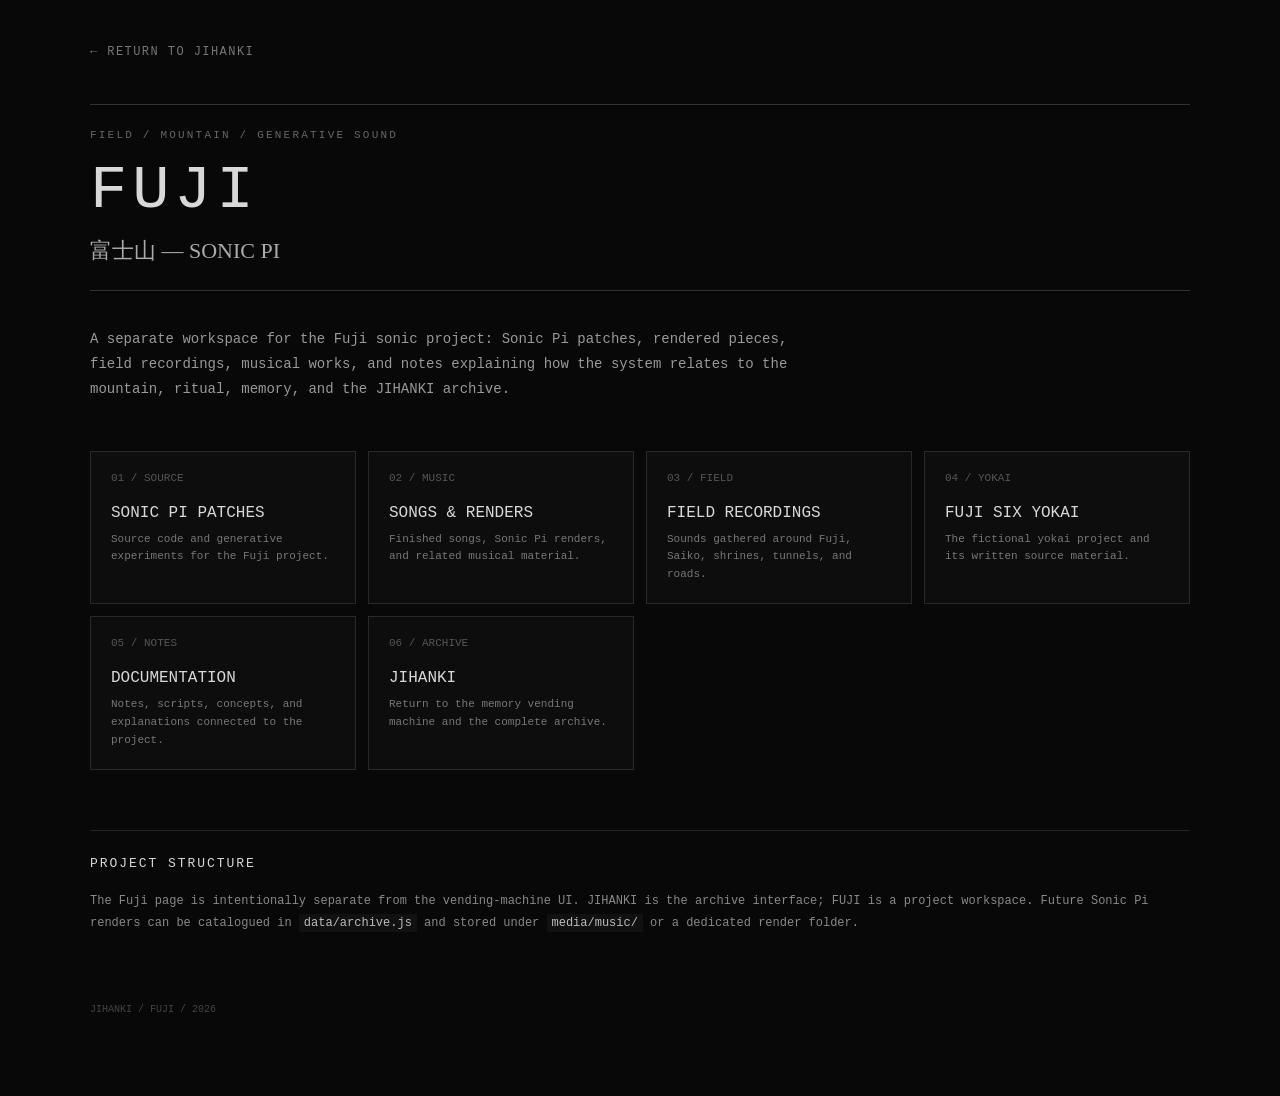
==== fuji/index.html @ e455f103 "Add Fuji Sonic Pi project page" ====
<!DOCTYPE html>
<html lang="en">
<head>
    <meta charset="UTF-8">
    <meta name="viewport" content="width=device-width, initial-scale=1.0, viewport-fit=cover">
    <title>FUJI — SONIC PI PROJECT</title>
    <style>
        * { box-sizing: border-box; }
        html, body { margin: 0; min-height: 100%; }
        body {
            background: #080808;
            color: #d8d8d8;
            font-family: "Courier New", monospace;
        }
        a { color: inherit; }
        .page {
            width: min(1100px, calc(100% - 32px));
            margin: 0 auto;
            padding: 42px 0 80px;
        }
        .back {
            display: inline-block;
            margin-bottom: 45px;
            color: #777;
            text-decoration: none;
            font-size: 12px;
            letter-spacing: .12em;
        }
        .back:hover { color: #fff; }
        header {
            border-top: 1px solid #333;
            border-bottom: 1px solid #333;
            padding: 24px 0;
            margin-bottom: 36px;
        }
        .kicker {
            color: #666;
            font-size: 11px;
            letter-spacing: .2em;
            margin-bottom: 14px;
        }
        h1 {
            margin: 0;
            font-size: clamp(28px, 7vw, 62px);
            font-weight: 400;
            letter-spacing: .08em;
        }
        .jp {
            margin-top: 10px;
            font-family: serif;
            font-size: 22px;
            color: #aaa;
        }
        .intro {
            max-width: 720px;
            color: #999;
            line-height: 1.8;
            font-size: 14px;
            margin-bottom: 48px;
        }
        .grid {
            display: grid;
            grid-template-columns: repeat(auto-fit, minmax(230px, 1fr));
            gap: 12px;
        }
        .card {
            min-height: 150px;
            padding: 20px;
            border: 1px solid #292929;
            background: #0d0d0d;
            text-decoration: none;
            transition: border-color .15s, background .15s;
        }
        .card:hover {
            border-color: #666;
            background: #121212;
        }
        .num { color: #555; font-size: 11px; }
        .card h2 {
            margin: 20px 0 9px;
            font-size: 16px;
            font-weight: 400;
        }
        .card p {
            margin: 0;
            color: #777;
            font-size: 11px;
            line-height: 1.6;
        }
        section {
            margin-top: 60px;
            padding-top: 25px;
            border-top: 1px solid #252525;
        }
        h3 {
            margin: 0 0 20px;
            font-size: 13px;
            font-weight: 400;
            letter-spacing: .15em;
        }
        .note {
            color: #888;
            font-size: 12px;
            line-height: 1.8;
        }
        code {
            color: #bbb;
            background: #111;
            padding: 2px 5px;
        }
        footer {
            margin-top: 70px;
            color: #444;
            font-size: 10px;
        }
        @media (max-width: 600px) {
            .page { width: min(100% - 22px, 1100px); padding-top: 25px; }
            .grid { grid-template-columns: 1fr 1fr; }
        }
        @media (max-width: 390px) {
            .grid { grid-template-columns: 1fr; }
        }
    </style>
</head>
<body>
<div class="page">
    <a class="back" href="../">← RETURN TO JIHANKI</a>

    <header>
        <div class="kicker">FIELD / MOUNTAIN / GENERATIVE SOUND</div>
        <h1>FUJI</h1>
        <div class="jp">富士山 — SONIC PI</div>
    </header>

    <p class="intro">
        A separate workspace for the Fuji sonic project: Sonic Pi patches,
        rendered pieces, field recordings, musical works, and notes explaining
        how the system relates to the mountain, ritual, memory, and the JIHANKI archive.
    </p>

    <div class="grid">
        <a class="card" href="../sonicpi/fuji/">
            <div class="num">01 / SOURCE</div>
            <h2>SONIC PI PATCHES</h2>
            <p>Source code and generative experiments for the Fuji project.</p>
        </a>

        <a class="card" href="../media/music/">
            <div class="num">02 / MUSIC</div>
            <h2>SONGS &amp; RENDERS</h2>
            <p>Finished songs, Sonic Pi renders, and related musical material.</p>
        </a>

        <a class="card" href="../media/sound/">
            <div class="num">03 / FIELD</div>
            <h2>FIELD RECORDINGS</h2>
            <p>Sounds gathered around Fuji, Saiko, shrines, tunnels, and roads.</p>
        </a>

        <a class="card" href="../documents/yokai/fuji-six-yokai.md">
            <div class="num">04 / YOKAI</div>
            <h2>FUJI SIX YOKAI</h2>
            <p>The fictional yokai project and its written source material.</p>
        </a>

        <a class="card" href="../documents/">
            <div class="num">05 / NOTES</div>
            <h2>DOCUMENTATION</h2>
            <p>Notes, scripts, concepts, and explanations connected to the project.</p>
        </a>

        <a class="card" href="../">
            <div class="num">06 / ARCHIVE</div>
            <h2>JIHANKI</h2>
            <p>Return to the memory vending machine and the complete archive.</p>
        </a>
    </div>

    <section>
        <h3>PROJECT STRUCTURE</h3>
        <div class="note">
            The Fuji page is intentionally separate from the vending-machine UI.
            JIHANKI is the archive interface; FUJI is a project workspace.
            Future Sonic Pi renders can be catalogued in <code>data/archive.js</code>
            and stored under <code>media/music/</code> or a dedicated render folder.
        </div>
    </section>

    <footer>
        JIHANKI / FUJI / 2026
    </footer>
</div>
</body>
</html>
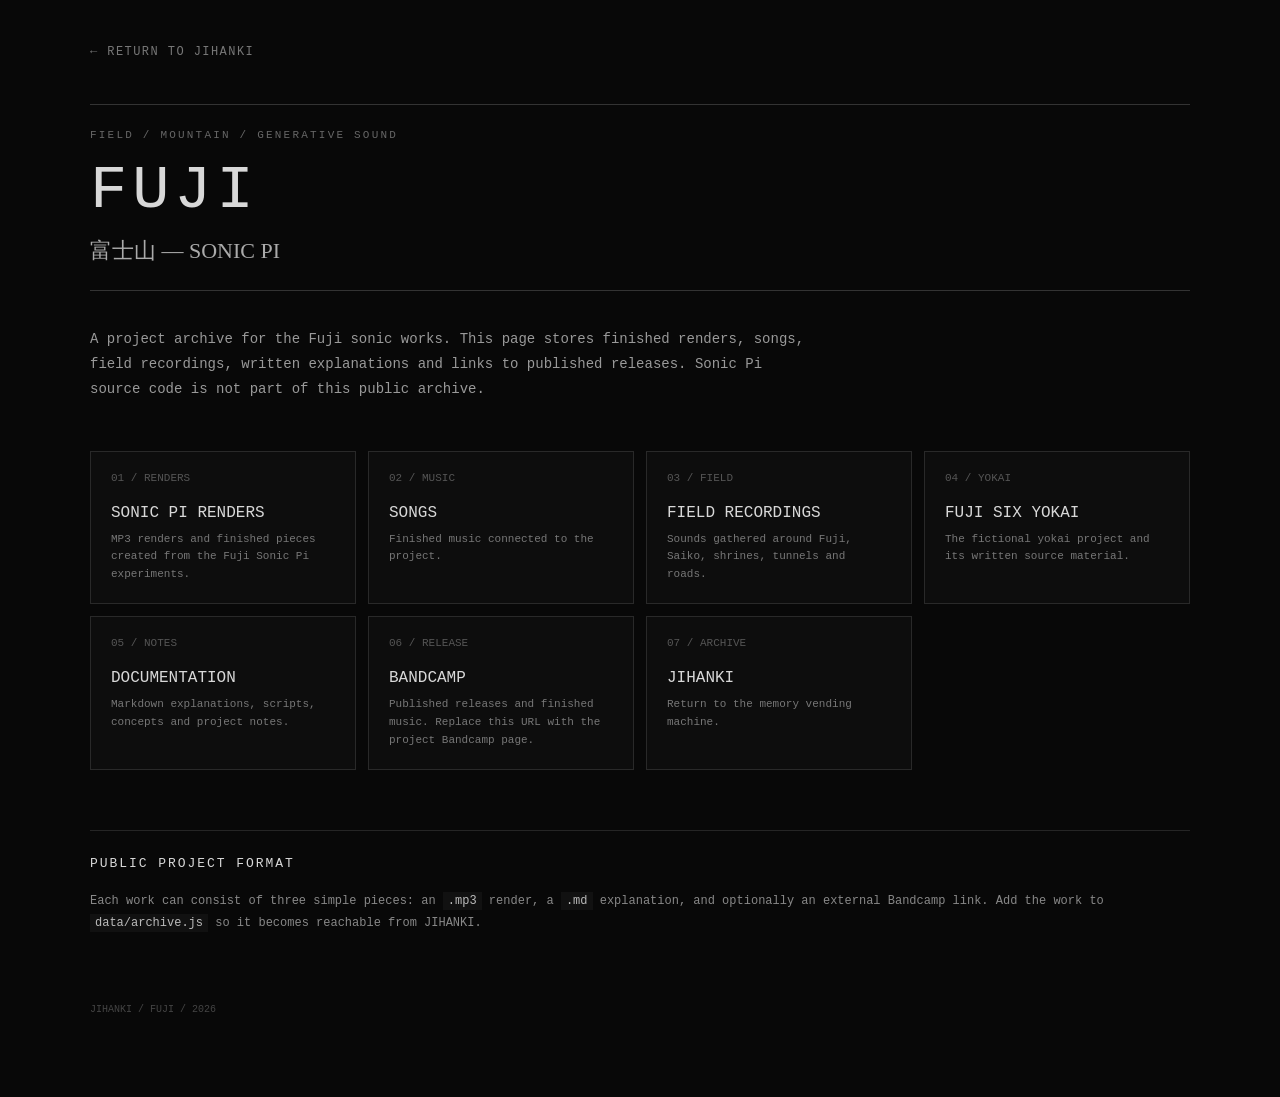
==== commit ebb61021: "Make Fuji page a render and documentation project hub" ====
--- a/fuji/index.html
+++ b/fuji/index.html
@@ -7,125 +7,34 @@
     <style>
         * { box-sizing: border-box; }
         html, body { margin: 0; min-height: 100%; }
-        body {
-            background: #080808;
-            color: #d8d8d8;
-            font-family: "Courier New", monospace;
-        }
-        a { color: inherit; }
-        .page {
-            width: min(1100px, calc(100% - 32px));
-            margin: 0 auto;
-            padding: 42px 0 80px;
-        }
-        .back {
-            display: inline-block;
-            margin-bottom: 45px;
-            color: #777;
-            text-decoration: none;
-            font-size: 12px;
-            letter-spacing: .12em;
-        }
-        .back:hover { color: #fff; }
-        header {
-            border-top: 1px solid #333;
-            border-bottom: 1px solid #333;
-            padding: 24px 0;
-            margin-bottom: 36px;
-        }
-        .kicker {
-            color: #666;
-            font-size: 11px;
-            letter-spacing: .2em;
-            margin-bottom: 14px;
-        }
-        h1 {
-            margin: 0;
-            font-size: clamp(28px, 7vw, 62px);
-            font-weight: 400;
-            letter-spacing: .08em;
-        }
-        .jp {
-            margin-top: 10px;
-            font-family: serif;
-            font-size: 22px;
-            color: #aaa;
-        }
-        .intro {
-            max-width: 720px;
-            color: #999;
-            line-height: 1.8;
-            font-size: 14px;
-            margin-bottom: 48px;
-        }
-        .grid {
-            display: grid;
-            grid-template-columns: repeat(auto-fit, minmax(230px, 1fr));
-            gap: 12px;
-        }
-        .card {
-            min-height: 150px;
-            padding: 20px;
-            border: 1px solid #292929;
-            background: #0d0d0d;
-            text-decoration: none;
-            transition: border-color .15s, background .15s;
-        }
-        .card:hover {
-            border-color: #666;
-            background: #121212;
-        }
-        .num { color: #555; font-size: 11px; }
-        .card h2 {
-            margin: 20px 0 9px;
-            font-size: 16px;
-            font-weight: 400;
-        }
-        .card p {
-            margin: 0;
-            color: #777;
-            font-size: 11px;
-            line-height: 1.6;
-        }
-        section {
-            margin-top: 60px;
-            padding-top: 25px;
-            border-top: 1px solid #252525;
-        }
-        h3 {
-            margin: 0 0 20px;
-            font-size: 13px;
-            font-weight: 400;
-            letter-spacing: .15em;
-        }
-        .note {
-            color: #888;
-            font-size: 12px;
-            line-height: 1.8;
-        }
-        code {
-            color: #bbb;
-            background: #111;
-            padding: 2px 5px;
-        }
-        footer {
-            margin-top: 70px;
-            color: #444;
-            font-size: 10px;
-        }
-        @media (max-width: 600px) {
-            .page { width: min(100% - 22px, 1100px); padding-top: 25px; }
-            .grid { grid-template-columns: 1fr 1fr; }
-        }
-        @media (max-width: 390px) {
-            .grid { grid-template-columns: 1fr; }
-        }
+        body { background:#080808; color:#d8d8d8; font-family:"Courier New",monospace; }
+        a { color:inherit; }
+        .page { width:min(1100px,calc(100% - 32px)); margin:auto; padding:42px 0 80px; }
+        .back { display:inline-block; margin-bottom:45px; color:#777; text-decoration:none; font-size:12px; letter-spacing:.12em; }
+        .back:hover { color:#fff; }
+        header { border-top:1px solid #333; border-bottom:1px solid #333; padding:24px 0; margin-bottom:36px; }
+        .kicker { color:#666; font-size:11px; letter-spacing:.2em; margin-bottom:14px; }
+        h1 { margin:0; font-size:clamp(28px,7vw,62px); font-weight:400; letter-spacing:.08em; }
+        .jp { margin-top:10px; font-family:serif; font-size:22px; color:#aaa; }
+        .intro { max-width:720px; color:#999; line-height:1.8; font-size:14px; margin-bottom:48px; }
+        .grid { display:grid; grid-template-columns:repeat(auto-fit,minmax(230px,1fr)); gap:12px; }
+        .card { min-height:150px; padding:20px; border:1px solid #292929; background:#0d0d0d; text-decoration:none; transition:.15s; }
+        .card:hover { border-color:#666; background:#121212; }
+        .num { color:#555; font-size:11px; }
+        .card h2 { margin:20px 0 9px; font-size:16px; font-weight:400; }
+        .card p { margin:0; color:#777; font-size:11px; line-height:1.6; }
+        section { margin-top:60px; padding-top:25px; border-top:1px solid #252525; }
+        h3 { margin:0 0 20px; font-size:13px; font-weight:400; letter-spacing:.15em; }
+        .note { color:#888; font-size:12px; line-height:1.8; }
+        code { color:#bbb; background:#111; padding:2px 5px; }
+        footer { margin-top:70px; color:#444; font-size:10px; }
+        @media(max-width:600px){ .page{width:calc(100% - 22px);padding-top:25px}.grid{grid-template-columns:1fr 1fr} }
+        @media(max-width:390px){ .grid{grid-template-columns:1fr} }
     </style>
 </head>
 <body>
 <div class="page">
     <a class="back" href="../">← RETURN TO JIHANKI</a>
-
     <header>
         <div class="kicker">FIELD / MOUNTAIN / GENERATIVE SOUND</div>
         <h1>FUJI</h1>
@@ -133,28 +42,28 @@
     </header>
 
     <p class="intro">
-        A separate workspace for the Fuji sonic project: Sonic Pi patches,
-        rendered pieces, field recordings, musical works, and notes explaining
-        how the system relates to the mountain, ritual, memory, and the JIHANKI archive.
+        A project archive for the Fuji sonic works. This page stores finished
+        renders, songs, field recordings, written explanations and links to
+        published releases. Sonic Pi source code is not part of this public archive.
     </p>
 
     <div class="grid">
-        <a class="card" href="../sonicpi/fuji/">
-            <div class="num">01 / SOURCE</div>
-            <h2>SONIC PI PATCHES</h2>
-            <p>Source code and generative experiments for the Fuji project.</p>
+        <a class="card" href="../media/music/">
+            <div class="num">01 / RENDERS</div>
+            <h2>SONIC PI RENDERS</h2>
+            <p>MP3 renders and finished pieces created from the Fuji Sonic Pi experiments.</p>
         </a>
 
         <a class="card" href="../media/music/">
             <div class="num">02 / MUSIC</div>
-            <h2>SONGS &amp; RENDERS</h2>
-            <p>Finished songs, Sonic Pi renders, and related musical material.</p>
+            <h2>SONGS</h2>
+            <p>Finished music connected to the project.</p>
         </a>
 
         <a class="card" href="../media/sound/">
             <div class="num">03 / FIELD</div>
             <h2>FIELD RECORDINGS</h2>
-            <p>Sounds gathered around Fuji, Saiko, shrines, tunnels, and roads.</p>
+            <p>Sounds gathered around Fuji, Saiko, shrines, tunnels and roads.</p>
         </a>
 
         <a class="card" href="../documents/yokai/fuji-six-yokai.md">
@@ -166,29 +75,32 @@
         <a class="card" href="../documents/">
             <div class="num">05 / NOTES</div>
             <h2>DOCUMENTATION</h2>
-            <p>Notes, scripts, concepts, and explanations connected to the project.</p>
+            <p>Markdown explanations, scripts, concepts and project notes.</p>
+        </a>
+
+        <a class="card" href="https://bandcamp.com/" target="_blank" rel="noopener">
+            <div class="num">06 / RELEASE</div>
+            <h2>BANDCAMP</h2>
+            <p>Published releases and finished music. Replace this URL with the project Bandcamp page.</p>
         </a>
 
         <a class="card" href="../">
-            <div class="num">06 / ARCHIVE</div>
+            <div class="num">07 / ARCHIVE</div>
             <h2>JIHANKI</h2>
-            <p>Return to the memory vending machine and the complete archive.</p>
+            <p>Return to the memory vending machine.</p>
         </a>
     </div>
 
     <section>
-        <h3>PROJECT STRUCTURE</h3>
+        <h3>PUBLIC PROJECT FORMAT</h3>
         <div class="note">
-            The Fuji page is intentionally separate from the vending-machine UI.
-            JIHANKI is the archive interface; FUJI is a project workspace.
-            Future Sonic Pi renders can be catalogued in <code>data/archive.js</code>
-            and stored under <code>media/music/</code> or a dedicated render folder.
+            Each work can consist of three simple pieces: an <code>.mp3</code> render,
+            a <code>.md</code> explanation, and optionally an external Bandcamp link.
+            Add the work to <code>data/archive.js</code> so it becomes reachable from JIHANKI.
         </div>
     </section>
 
-    <footer>
-        JIHANKI / FUJI / 2026
-    </footer>
+    <footer>JIHANKI / FUJI / 2026</footer>
 </div>
 </body>
 </html>
